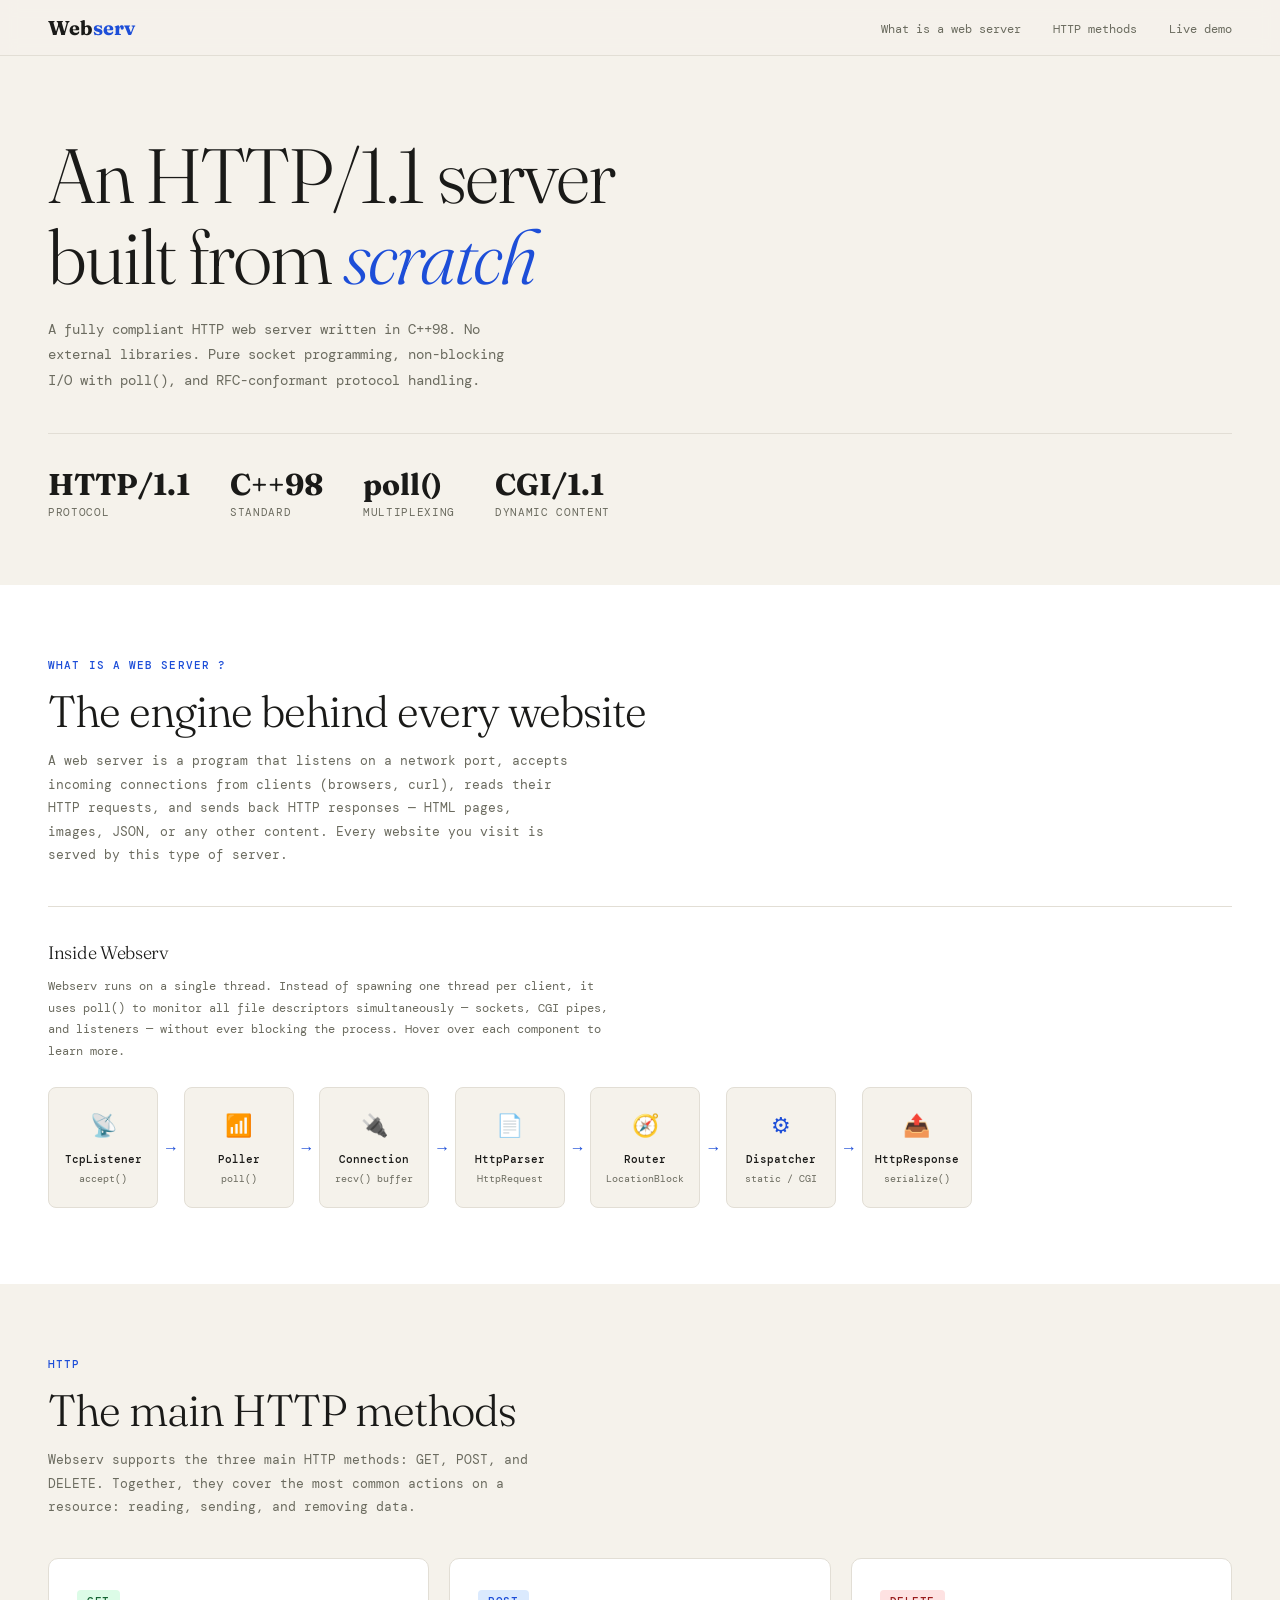
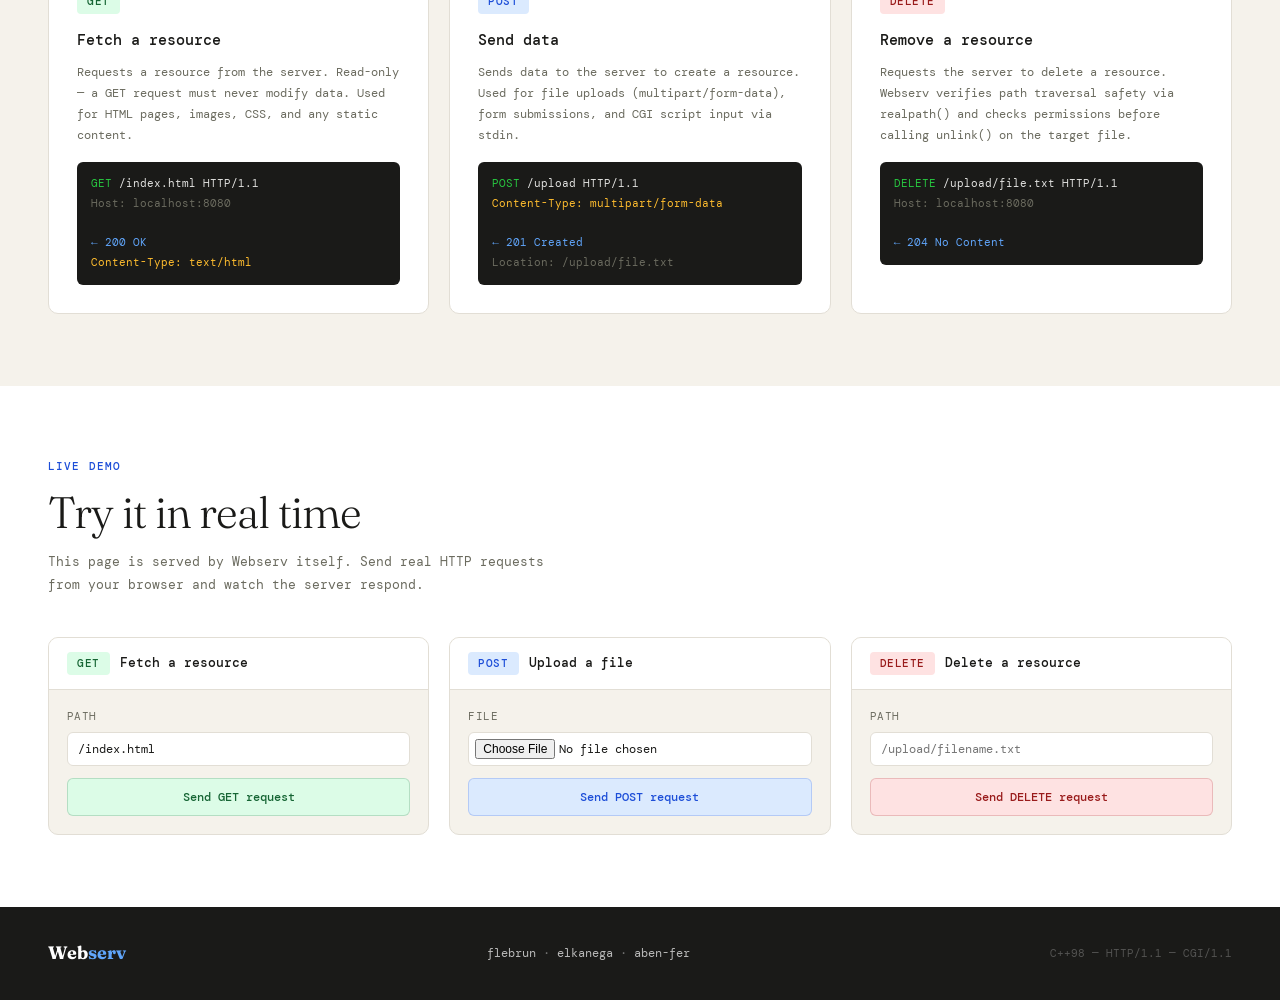
==== www/public/index.html @ 1c6556e4 "[feat/www] - Add project landing page (public/) - Split into index.html, style.css, script.js for cl" ====
<!DOCTYPE html>
<html lang="en">

<head>
	<meta charset="UTF-8">
	<meta name="viewport" content="width=device-width, initial-scale=1.0">
	<title>Webserv — HTTP/1.1 Server in C++98</title>
	<link rel="stylesheet" href="style.css">
</head>

<body>

	<nav>
		<a class="nav-logo" href="#">Web<span>serv</span></a>
		<ul class="nav-links">
			<li><a href="#what">What is a web server</a></li>
			<li><a href="#methods">HTTP methods</a></li>
			<li><a href="#demo">Live demo</a></li>
		</ul>
	</nav>

	<section class="hero">
		<h1>An HTTP/1.1 server<br>built from <em>scratch</em></h1>
		<p class="hero-sub">
			A fully compliant HTTP web server written in C++98.
			No external libraries. Pure socket programming,
			non-blocking I/O with poll(), and RFC-conformant protocol handling.
		</p>
		<div class="hero-stats">
			<div>
				<div class="stat-val">HTTP/1.1</div>
				<div class="stat-label">Protocol</div>
			</div>
			<div>
				<div class="stat-val">C++98</div>
				<div class="stat-label">Standard</div>
			</div>
			<div>
				<div class="stat-val">poll()</div>
				<div class="stat-label">Multiplexing</div>
			</div>
			<div>
				<div class="stat-val">CGI/1.1</div>
				<div class="stat-label">Dynamic content</div>
			</div>
		</div>
	</section>

	<section class="surface" id="what">
		<div class="section-tag">What is a web server ?</div>
		<h2 class="section-title">The engine behind every website</h2>
		<p class="section-sub">
			A web server is a program that listens on a network port, accepts
			incoming connections from clients (browsers, curl), reads their HTTP
			requests, and sends back HTTP responses &mdash; HTML pages, images, JSON,
			or any other content. Every website you visit is served by this type of server.
		</p>

		<div class="flow-section-label">Inside Webserv</div>
		<p class="flow-section-sub">
			Webserv runs on a single thread. Instead of spawning one thread per client,
			it uses poll() to monitor all file descriptors simultaneously &mdash;
			sockets, CGI pipes, and listeners &mdash; without ever blocking the process.
			Hover over each component to learn more.
		</p>

		<div class="flow">

			<div class="flow-node has-tooltip">
				<div class="flow-node-icon">&#128225;</div>
				<div class="flow-node-name">TcpListener</div>
				<div class="flow-node-sub">accept()</div>
				<div class="tooltip">
					Opens the server port via socket(), bind(), listen().
					Calls accept() for each new client and returns their fd.
				</div>
			</div>
			<div class="flow-arrow">&#8594;</div>

			<div class="flow-node has-tooltip">
				<div class="flow-node-icon">&#128246;</div>
				<div class="flow-node-name">Poller</div>
				<div class="flow-node-sub">poll()</div>
				<div class="tooltip">
					Watches all file descriptors simultaneously using poll().
					Never blocks — notifies when a fd is ready to read or write.
				</div>
			</div>
			<div class="flow-arrow">&#8594;</div>

			<div class="flow-node has-tooltip">
				<div class="flow-node-icon">&#128268;</div>
				<div class="flow-node-name">Connection</div>
				<div class="flow-node-sub">recv() buffer</div>
				<div class="tooltip">
					Stores the full state of one client: read buffer, write buffer,
					and current phase (reading, processing, writing, closing).
				</div>
			</div>
			<div class="flow-arrow">&#8594;</div>

			<div class="flow-node has-tooltip">
				<div class="flow-node-icon">&#128196;</div>
				<div class="flow-node-name">HttpParser</div>
				<div class="flow-node-sub">HttpRequest</div>
				<div class="tooltip">
					Parses raw bytes into a structured HttpRequest object.
					Handles partial recv() — data may arrive in multiple chunks.
				</div>
			</div>
			<div class="flow-arrow">&#8594;</div>

			<div class="flow-node has-tooltip">
				<div class="flow-node-icon">&#129517;</div>
				<div class="flow-node-name">Router</div>
				<div class="flow-node-sub">LocationBlock</div>
				<div class="tooltip">
					Matches the request URI to the best LocationBlock using
					Longest Prefix Matching from the server configuration.
				</div>
			</div>
			<div class="flow-arrow">&#8594;</div>

			<div class="flow-node has-tooltip">
				<div class="flow-node-icon">&#9881;</div>
				<div class="flow-node-name">Dispatcher</div>
				<div class="flow-node-sub">static / CGI</div>
				<div class="tooltip">
					Identifies the resource type (static file, directory, CGI script)
					and dispatches to the appropriate handler.
				</div>
			</div>
			<div class="flow-arrow">&#8594;</div>

			<div class="flow-node has-tooltip">
				<div class="flow-node-icon">&#128228;</div>
				<div class="flow-node-name">HttpResponse</div>
				<div class="flow-node-sub">serialize()</div>
				<div class="tooltip">
					Assembles the final HTTP response and serializes it into
					raw bytes ready to be sent back to the client via send().
				</div>
			</div>

		</div>
	</section>

	<section id="methods">
		<div class="section-tag">HTTP</div>
		<h2 class="section-title">The main HTTP methods</h2>
		<p class="section-sub">
			Webserv supports the three main HTTP methods: GET, POST, and DELETE.
			Together, they cover the most common actions on a resource: reading,
			sending, and removing data.
		</p>
		<div class="methods-grid">
			<div class="method-card">
				<span class="method-badge badge-get">GET</span>
				<div class="method-title">Fetch a resource</div>
				<div class="method-desc">
					Requests a resource from the server. Read-only — a GET request
					must never modify data. Used for HTML pages, images, CSS, and
					any static content.
				</div>
				<div class="code-block">
					<span class="c-green">GET</span> /index.html HTTP/1.1<br>
					<span class="c-muted">Host: localhost:8080</span><br>
					<br>
					<span class="c-blue">&larr; 200 OK</span><br>
					<span class="c-yellow">Content-Type: text/html</span>
				</div>
			</div>
			<div class="method-card">
				<span class="method-badge badge-post">POST</span>
				<div class="method-title">Send data</div>
				<div class="method-desc">
					Sends data to the server to create a resource. Used for file
					uploads (multipart/form-data), form submissions, and CGI script
					input via stdin.
				</div>
				<div class="code-block">
					<span class="c-green">POST</span> /upload HTTP/1.1<br>
					<span class="c-yellow">Content-Type: multipart/form-data</span><br>
					<br>
					<span class="c-blue">&larr; 201 Created</span><br>
					<span class="c-muted">Location: /upload/file.txt</span>
				</div>
			</div>
			<div class="method-card">
				<span class="method-badge badge-delete">DELETE</span>
				<div class="method-title">Remove a resource</div>
				<div class="method-desc">
					Requests the server to delete a resource. Webserv verifies
					path traversal safety via realpath() and checks permissions
					before calling unlink() on the target file.
				</div>
				<div class="code-block">
					<span class="c-green">DELETE</span> /upload/file.txt HTTP/1.1<br>
					<span class="c-muted">Host: localhost:8080</span><br>
					<br>
					<span class="c-blue">&larr; 204 No Content</span>
				</div>
			</div>
		</div>
	</section>

	<section class="surface" id="demo">
		<div class="section-tag">Live demo</div>
		<h2 class="section-title">Try it in real time</h2>
		<p class="section-sub">
			This page is served by Webserv itself. Send real HTTP requests
			from your browser and watch the server respond.
		</p>
		<div class="demo-grid">
			<div class="demo-panel">
				<div class="demo-panel-head">
					<span class="method-badge badge-get" style="margin:0">GET</span>
					<span class="demo-panel-title">Fetch a resource</span>
				</div>
				<div class="demo-panel-body">
					<label class="field-label">Path</label>
					<input type="text" class="field-input" id="get-path" value="/index.html">
					<button class="demo-btn btn-get" id="get-btn" onclick="sendGet()">Send GET request</button>
					<div class="demo-response" id="get-response"></div>
				</div>
			</div>
			<div class="demo-panel">
				<div class="demo-panel-head">
					<span class="method-badge badge-post" style="margin:0">POST</span>
					<span class="demo-panel-title">Upload a file</span>
				</div>
				<div class="demo-panel-body">
					<label class="field-label">File</label>
					<input type="file" class="field-input" id="post-file" style="padding:6px">
					<button class="demo-btn btn-post" id="post-btn" onclick="sendPost()">Send POST request</button>
					<div class="demo-response" id="post-response"></div>
				</div>
			</div>
			<div class="demo-panel">
				<div class="demo-panel-head">
					<span class="method-badge badge-delete" style="margin:0">DELETE</span>
					<span class="demo-panel-title">Delete a resource</span>
				</div>
				<div class="demo-panel-body">
					<label class="field-label">Path</label>
					<input type="text" class="field-input" id="del-path" placeholder="/upload/filename.txt">
					<button class="demo-btn btn-delete" id="del-btn" onclick="sendDelete()">Send DELETE request</button>
					<div class="demo-response" id="del-response"></div>
				</div>
			</div>
		</div>
	</section>

	<footer>
		<div class="footer-logo">Web<span>serv</span></div>
		<div class="footer-team">
			<span>flebrun</span> &middot; <span>elkanega</span> &middot; <span>aben-fer</span>
		</div>
		<div class="footer-copy"> C++98 &mdash; HTTP/1.1 &mdash; CGI/1.1</div>
	</footer>

	<script src="script.js"></script>

</body>

</html>
---- www/public/style.css ----
@import url('https://fonts.googleapis.com/css2?family=DM+Mono:wght@400;500&family=Fraunces:ital,wght@0,300;0,700;1,300&display=swap');

*,
*::before,
*::after {
	box-sizing: border-box;
	margin: 0;
	padding: 0;
}

:root {
	--bg: #f5f2eb;
	--surface: #ffffff;
	--ink: #1a1a18;
	--muted: #6b6b5f;
	--accent: #1d4ed8;
	--accent-lt: #dbeafe;
	--border: #e2ded5;
	--mono: 'DM Mono', monospace;
	--serif: 'Fraunces', Georgia, serif;
}

html {
	scroll-behavior: smooth;
}

body {
	font-family: var(--mono);
	background: var(--bg);
	color: var(--ink);
	line-height: 1.6;
}

/* NAV */
nav {
	position: sticky;
	top: 0;
	z-index: 100;
	display: flex;
	align-items: center;
	justify-content: space-between;
	padding: 0 48px;
	height: 56px;
	background: rgba(245, 242, 235, 0.93);
	backdrop-filter: blur(8px);
	border-bottom: 1px solid var(--border);
}

.nav-logo {
	font-family: var(--serif);
	font-size: 20px;
	font-weight: 700;
	color: var(--ink);
	text-decoration: none;
}

.nav-logo span {
	color: var(--accent);
}

.nav-links {
	display: flex;
	gap: 32px;
	list-style: none;
}

.nav-links a {
	font-size: 12px;
	color: var(--muted);
	text-decoration: none;
	transition: color 0.2s;
}

.nav-links a:hover {
	color: var(--ink);
}

/* HERO */
.hero {
	padding: 80px 48px 64px;
}

.hero h1 {
	font-family: var(--serif);
	font-size: clamp(48px, 6vw, 80px);
	font-weight: 300;
	letter-spacing: -2px;
	line-height: 1.05;
	margin-bottom: 20px;
}

.hero h1 em {
	font-style: italic;
	color: var(--accent);
}

.hero-sub {
	font-size: 14px;
	color: var(--muted);
	max-width: 480px;
	margin-bottom: 40px;
	line-height: 1.8;
}

.hero-stats {
	display: flex;
	gap: 40px;
	padding-top: 36px;
	border-top: 1px solid var(--border);
	flex-wrap: wrap;
}

.stat-val {
	font-family: var(--serif);
	font-size: 30px;
	font-weight: 700;
	line-height: 1;
}

.stat-label {
	font-size: 11px;
	color: var(--muted);
	letter-spacing: 0.06em;
	text-transform: uppercase;
	margin-top: 4px;
}

/* SECTIONS */
section {
	padding: 72px 48px;
}

section.surface {
	background: var(--surface);
}

.section-tag {
	font-size: 11px;
	letter-spacing: 0.1em;
	text-transform: uppercase;
	color: var(--accent);
	margin-bottom: 12px;
	font-weight: 500;
}

.section-title {
	font-family: var(--serif);
	font-size: clamp(28px, 3.5vw, 44px);
	font-weight: 300;
	letter-spacing: -1px;
	line-height: 1.1;
	margin-bottom: 14px;
}

.section-sub {
	font-size: 13px;
	color: var(--muted);
	max-width: 520px;
	line-height: 1.8;
	margin-bottom: 40px;
}

/* FLOW */
.flow {
	display: flex;
	align-items: center;
	overflow-x: auto;
	gap: 0;
	padding-bottom: 4px;
	overflow: visible;
}

.flow-node {
	display: flex;
	flex-direction: column;
	align-items: center;
	text-align: center;
	min-width: 110px;
	padding: 20px 12px;
	background: var(--bg);
	border: 1px solid var(--border);
	border-radius: 8px;
	flex-shrink: 0;
	transition: border-color 0.2s, transform 0.2s;
}

.flow-node-icon {
	font-size: 22px;
	color: var(--accent);
	margin-bottom: 8px;
}

.flow-node-name {
	font-size: 11px;
	font-weight: 500;
	color: var(--ink);
}

.flow-node-sub {
	font-size: 10px;
	color: var(--muted);
	margin-top: 3px;
}

.flow-arrow {
	color: var(--accent);
	font-size: 16px;
	padding: 0 8px;
	flex-shrink: 0;
}

/* FLOW SECTION LABEL */
.flow-section-label {
	font-family: var(--serif);
	font-size: 18px;
	font-weight: 300;
	letter-spacing: -0.3px;
	color: var(--ink);
	margin-bottom: 8px;
	margin-top: 40px;
	padding-top: 32px;
	border-top: 1px solid var(--border);
}

.flow-section-sub {
	font-size: 12px;
	color: var(--muted);
	max-width: 560px;
	line-height: 1.8;
	margin-bottom: 24px;
}

/* TOOLTIPS */
.has-tooltip {
	position: relative;
	cursor: default;
}

.has-tooltip:hover {
	border-color: var(--accent);
	transform: translateY(-2px);
}

.tooltip {
	display: none;
	position: absolute;
	bottom: calc(100% + 12px);
	left: 50%;
	transform: translateX(-50%);
	width: 220px;
	background: var(--ink);
	color: rgba(255, 255, 255, 0.85);
	font-size: 11px;
	line-height: 1.7;
	padding: 10px 13px;
	border-radius: 8px;
	z-index: 50;
	pointer-events: none;
	text-align: left;
	box-shadow: 0 4px 16px rgba(0, 0, 0, 0.18);
}

.tooltip::after {
	content: '';
	position: absolute;
	top: 100%;
	left: 50%;
	transform: translateX(-50%);
	border: 5px solid transparent;
	border-top-color: var(--ink);
}

.has-tooltip:hover .tooltip {
	display: block;
}

/* METHODS */
.methods-grid {
	display: grid;
	grid-template-columns: repeat(3, 1fr);
	gap: 20px;
}

.method-card {
	background: var(--surface);
	border: 1px solid var(--border);
	border-radius: 10px;
	padding: 28px;
	transition: border-color 0.2s, transform 0.2s;
}

.method-card:hover {
	border-color: rgba(29, 78, 216, 0.3);
	transform: translateY(-2px);
}

.method-badge {
	display: inline-block;
	font-size: 11px;
	font-weight: 500;
	padding: 3px 10px;
	border-radius: 4px;
	margin-bottom: 14px;
	letter-spacing: 0.05em;
}

.badge-get {
	background: #dcfce7;
	color: #166534;
}

.badge-post {
	background: var(--accent-lt);
	color: var(--accent);
}

.badge-delete {
	background: #fee2e2;
	color: #991b1b;
}

.method-title {
	font-size: 15px;
	font-weight: 500;
	margin-bottom: 10px;
}

.method-desc {
	font-size: 12px;
	color: var(--muted);
	line-height: 1.75;
	margin-bottom: 16px;
}

.code-block {
	background: #1a1a18;
	border-radius: 6px;
	padding: 12px 14px;
	font-size: 11px;
	color: #e2e2e0;
	font-family: var(--mono);
	line-height: 1.8;
}

.code-block .c-green {
	color: #28c840;
}

.code-block .c-blue {
	color: #60a5fa;
}

.code-block .c-yellow {
	color: #febc2e;
}

.code-block .c-muted {
	color: #6b6b5f;
}

/* DEMO */
.demo-grid {
	display: grid;
	grid-template-columns: repeat(3, 1fr);
	gap: 20px;
}

.demo-panel {
	background: var(--bg);
	border: 1px solid var(--border);
	border-radius: 10px;
	overflow: hidden;
}

.demo-panel-head {
	display: flex;
	align-items: center;
	gap: 10px;
	padding: 14px 18px;
	border-bottom: 1px solid var(--border);
	background: var(--surface);
}

.demo-panel-title {
	font-size: 13px;
	font-weight: 500;
}

.demo-panel-body {
	padding: 18px;
}

.field-label {
	display: block;
	font-size: 11px;
	color: var(--muted);
	letter-spacing: 0.04em;
	text-transform: uppercase;
	margin-bottom: 6px;
}

.field-input {
	width: 100%;
	font-family: var(--mono);
	font-size: 12px;
	padding: 8px 10px;
	border: 1px solid var(--border);
	border-radius: 6px;
	background: var(--surface);
	color: var(--ink);
	margin-bottom: 12px;
	outline: none;
	transition: border-color 0.2s;
}

.field-input:focus {
	border-color: var(--accent);
}

.demo-btn {
	width: 100%;
	padding: 10px;
	border-radius: 6px;
	font-family: var(--mono);
	font-size: 12px;
	font-weight: 500;
	cursor: pointer;
	border: 1px solid;
	transition: all 0.15s;
}

.demo-btn:hover {
	opacity: 0.85;
}

.btn-get {
	background: #dcfce7;
	color: #166534;
	border-color: rgba(22, 101, 52, 0.2);
}

.btn-post {
	background: var(--accent-lt);
	color: var(--accent);
	border-color: rgba(29, 78, 216, 0.2);
}

.btn-delete {
	background: #fee2e2;
	color: #991b1b;
	border-color: rgba(153, 27, 27, 0.2);
}

.demo-response {
	display: none;
	margin-top: 12px;
	background: #1a1a18;
	border-radius: 6px;
	padding: 10px 14px;
	font-size: 11px;
	color: #6b6b5f;
	font-family: var(--mono);
	line-height: 1.8;
	white-space: pre-wrap;
	word-break: break-all;
}

.demo-response.visible {
	display: block;
}

.demo-response .r-ok {
	color: #28c840;
}

.demo-response .r-err {
	color: #ff5f57;
}

.demo-response .r-info {
	color: #60a5fa;
}

/* FOOTER */
footer {
	background: var(--ink);
	padding: 32px 48px;
	display: flex;
	align-items: center;
	justify-content: space-between;
	flex-wrap: wrap;
	gap: 16px;
}

.footer-logo {
	font-family: var(--serif);
	font-size: 18px;
	font-weight: 700;
	color: #fff;
}

.footer-logo span {
	color: #60a5fa;
}

.footer-team {
	font-size: 12px;
	color: rgba(255, 255, 255, 0.4);
}

.footer-team span {
	color: rgba(255, 255, 255, 0.7);
}

.footer-copy {
	font-size: 11px;
	color: rgba(255, 255, 255, 0.25);
}

/* RESPONSIVE */
@media (max-width: 768px) {
	nav {
		padding: 0 24px;
	}

	.nav-links {
		display: none;
	}

	.hero {
		padding: 80px 24px 48px;
	}

	section {
		padding: 48px 24px;
	}

	.methods-grid {
		grid-template-columns: 1fr;
	}

	.demo-grid {
		grid-template-columns: 1fr;
	}

	footer {
		padding: 24px;
		flex-direction: column;
		text-align: center;
	}
}
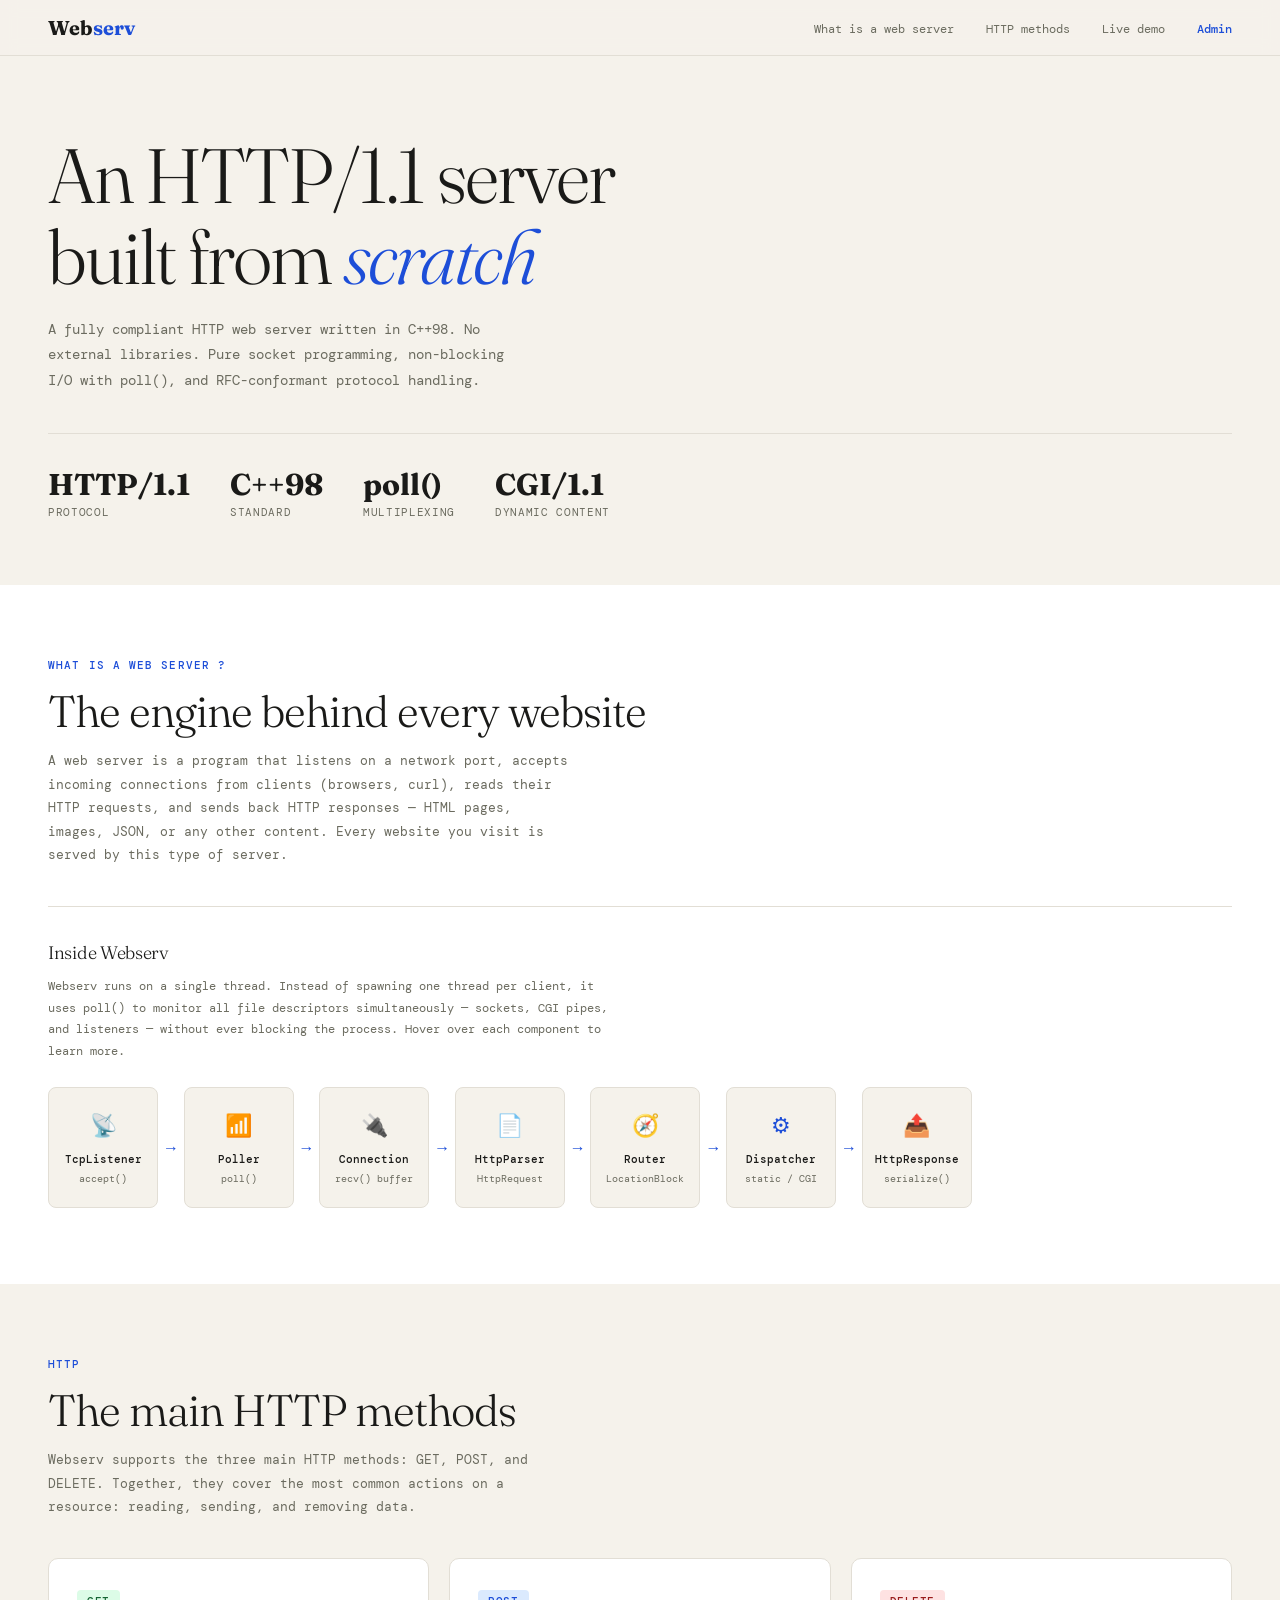
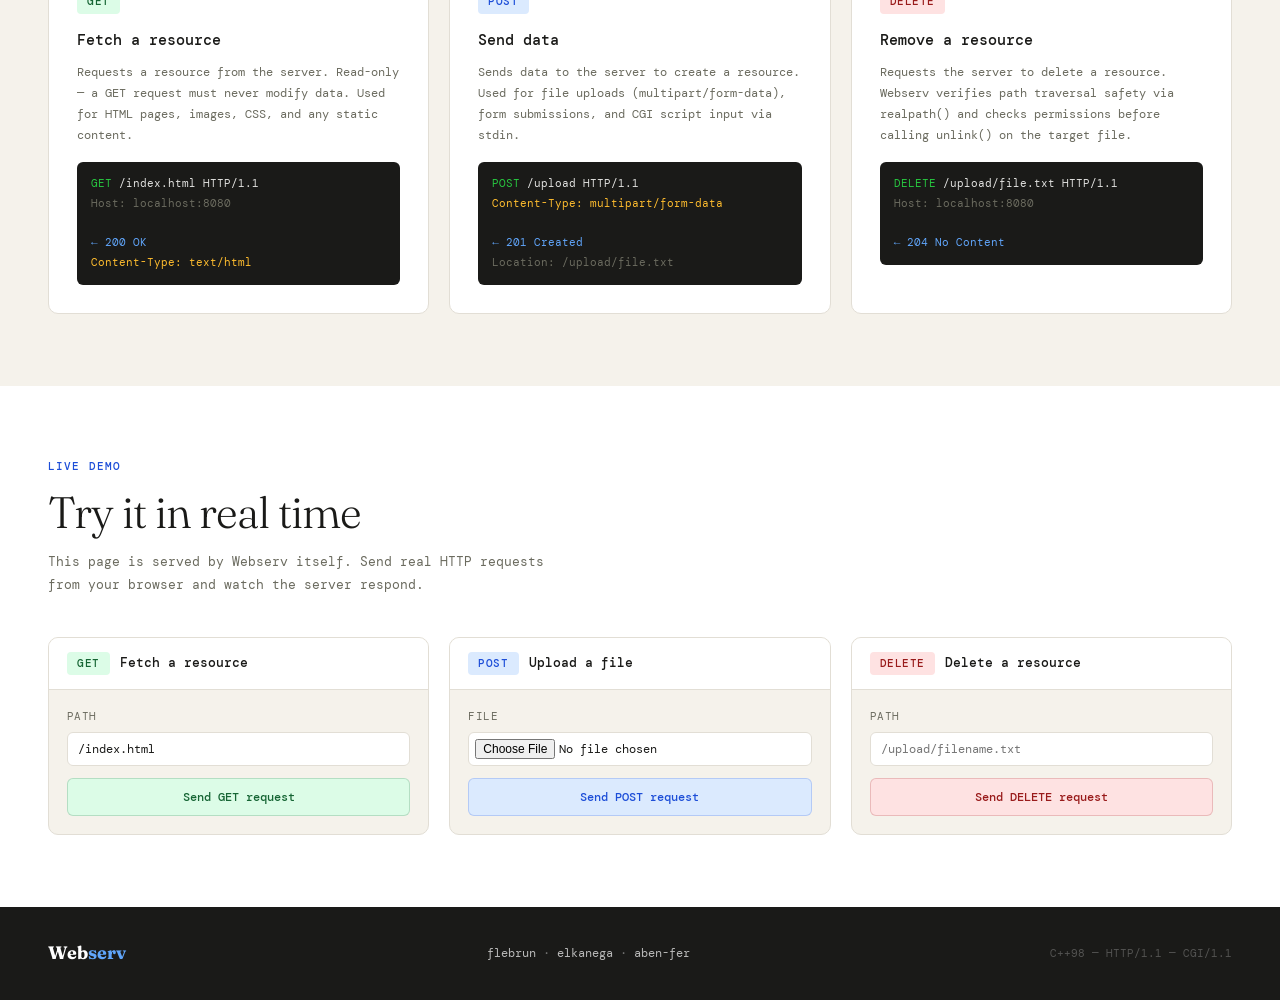
==== commit 86c06d46: "[feat/auth] - Implement CGI session management and admin UI - Add inline login modal and admin dashb" ====
--- a/www/public/index.html
+++ b/www/public/index.html
@@ -16,6 +16,8 @@
 			<li><a href="#what">What is a web server</a></li>
 			<li><a href="#methods">HTTP methods</a></li>
 			<li><a href="#demo">Live demo</a></li>
+			<li><a href="#" class="nav-admin-link" onclick="openLoginModal(event)">Admin</a></li>
+			</li>
 		</ul>
 	</nav>
 
@@ -259,6 +261,33 @@
 		<div class="footer-copy"> C++98 &mdash; HTTP/1.1 &mdash; CGI/1.1</div>
 	</footer>
 
+	<div class="modal-overlay" id="login-modal" onclick="closeLoginModal()">
+		<div class="login-card" onclick="event.stopPropagation()">
+			<button class="close-modal-btn" onclick="closeLoginModal()">&times;</button>
+			<div class="login-logo">Web<span>serv</span><small>admin</small></div>
+			<div class="login-sub">Sign in to access the dashboard</div>
+
+			<div class="login-error" id="login-error-msg">
+				Invalid username or password.
+			</div>
+
+			<form method="POST" action="/cgi-bin/login.py">
+				<label class="login-label">Username</label>
+				<input class="login-input" type="text" name="username" value="admin" required autocomplete="username">
+
+				<label class="login-label">Password</label>
+				<input class="login-input" type="password" name="password" value="webserv42" required
+					autocomplete="current-password">
+
+				<button class="login-btn" type="submit">Sign in</button>
+			</form>
+
+			<div class="login-hint">
+				To test the session management, just click "Sign in" with the pre-filled credentials.
+			</div>
+		</div>
+	</div>
+
 	<script src="script.js"></script>
 
 </body>
--- a/www/public/style.css
+++ b/www/public/style.css
@@ -1,4 +1,4 @@
-@import url('https://fonts.googleapis.com/css2?family=DM+Mono:wght@400;500&family=Fraunces:ital,wght@0,300;0,700;1,300&display=swap');
+@import url('https://fonts.googleapis.com/css2?family=DM+Mono:wght=400;500&family=Fraunces:ital,wght=0,300;0,700;1,300&display=swap');
 
 *,
 *::before,
@@ -18,6 +18,14 @@
 	--border: #e2ded5;
 	--mono: 'DM Mono', monospace;
 	--serif: 'Fraunces', Georgia, serif;
+
+	--log-bg: #1a1a18;
+	--log-text: #e2e2e0;
+	--log-dim: #a3a3a3;
+	--log-green: #28c840;
+	--log-blue: #60a5fa;
+	--log-red: #ff5f57;
+	--log-yellow: #febc2e;
 }
 
 html {
@@ -52,6 +60,8 @@
 	font-weight: 700;
 	color: var(--ink);
 	text-decoration: none;
+	display: inline-flex;
+	align-items: baseline;
 }
 
 .nav-logo span {
@@ -73,6 +83,15 @@
 
 .nav-links a:hover {
 	color: var(--ink);
+}
+
+.nav-links .nav-admin-link {
+	color: var(--accent);
+	font-weight: 500;
+}
+
+.nav-links .nav-admin-link:hover {
+	color: var(--log-red);
 }
 
 /* HERO */
@@ -454,11 +473,11 @@
 .demo-response {
 	display: none;
 	margin-top: 12px;
-	background: #1a1a18;
+	background: var(--log-bg);
 	border-radius: 6px;
-	padding: 10px 14px;
-	font-size: 11px;
-	color: #6b6b5f;
+	padding: 14px;
+	font-size: 11px;
+	color: var(--log-text);
 	font-family: var(--mono);
 	line-height: 1.8;
 	white-space: pre-wrap;
@@ -470,15 +489,17 @@
 }
 
 .demo-response .r-ok {
-	color: #28c840;
+	color: var(--log-green);
+	font-weight: 500;
 }
 
 .demo-response .r-err {
-	color: #ff5f57;
+	color: var(--log-red);
+	font-weight: 500;
 }
 
 .demo-response .r-info {
-	color: #60a5fa;
+	color: var(--log-blue);
 }
 
 /* FOOTER */
@@ -496,11 +517,11 @@
 	font-family: var(--serif);
 	font-size: 18px;
 	font-weight: 700;
-	color: #fff;
+	color: var(--surface);
 }
 
 .footer-logo span {
-	color: #60a5fa;
+	color: var(--log-blue);
 }
 
 .footer-team {
@@ -515,6 +536,155 @@
 .footer-copy {
 	font-size: 11px;
 	color: rgba(255, 255, 255, 0.25);
+}
+
+/* MODAL */
+.modal-overlay {
+	position: fixed;
+	top: 0;
+	left: 0;
+	width: 100%;
+	height: 100%;
+	background: rgba(26, 26, 24, 0.4);
+	backdrop-filter: blur(4px);
+	z-index: 1000;
+	display: none;
+	align-items: center;
+	justify-content: center;
+	opacity: 0;
+	transition: opacity 0.2s ease;
+}
+
+.modal-overlay.show {
+	display: flex;
+	opacity: 1;
+}
+
+.login-card {
+	background: var(--surface);
+	border: 1px solid var(--border);
+	border-radius: 12px;
+	padding: 36px 40px;
+	width: 100%;
+	max-width: 360px;
+	position: relative;
+	box-shadow: 0 10px 30px rgba(0, 0, 0, 0.08);
+}
+
+.close-modal-btn {
+	position: absolute;
+	top: 14px;
+	right: 18px;
+	background: none;
+	border: none;
+	font-size: 22px;
+	color: var(--muted);
+	cursor: pointer;
+}
+
+.close-modal-btn:hover {
+	color: var(--ink);
+}
+
+.login-logo {
+	font-family: var(--serif);
+	font-size: 24px;
+	font-weight: 700;
+	margin-bottom: 2px;
+}
+
+.login-logo span {
+	color: var(--accent);
+}
+
+.login-logo small {
+	font-family: var(--mono);
+	font-size: 11px;
+	font-weight: 400;
+	color: var(--muted);
+	margin-left: 4px;
+}
+
+.login-sub {
+	font-size: 11px;
+	color: var(--muted);
+	margin-bottom: 24px;
+}
+
+.login-label {
+	display: block;
+	font-size: 10px;
+	color: var(--muted);
+	letter-spacing: 0.04em;
+	text-transform: uppercase;
+	margin-bottom: 6px;
+}
+
+.login-input {
+	width: 100%;
+	font-family: var(--mono);
+	font-size: 13px;
+	padding: 10px 12px;
+	border: 1px solid var(--border);
+	border-radius: 6px;
+	background: var(--bg);
+	color: var(--ink);
+	margin-bottom: 16px;
+	outline: none;
+	transition: border-color 0.2s;
+	box-sizing: border-box;
+}
+
+.login-input:focus {
+	border-color: var(--accent);
+}
+
+.login-btn {
+	width: 100%;
+	padding: 11px;
+	background: var(--ink);
+	color: #fff;
+	border: none;
+	border-radius: 6px;
+	font-family: var(--mono);
+	font-size: 12px;
+	font-weight: 500;
+	cursor: pointer;
+	transition: background 0.2s;
+	margin-top: 4px;
+}
+
+.login-btn:hover {
+	background: #2d2d2a;
+}
+
+.login-error {
+	display: none;
+	font-size: 11px;
+	color: #991b1b;
+	background: #fee2e2;
+	border: 1px solid rgba(153, 27, 27, 0.2);
+	border-radius: 6px;
+	padding: 8px 12px;
+	margin-bottom: 16px;
+}
+
+.login-error.show {
+	display: block;
+}
+
+.login-hint {
+	margin-top: 20px;
+	padding-top: 16px;
+	border-top: 1px solid var(--border);
+	font-size: 10px;
+	color: var(--muted);
+}
+
+.login-hint code {
+	background: var(--bg);
+	padding: 2px 4px;
+	border-radius: 4px;
 }
 
 /* RESPONSIVE */
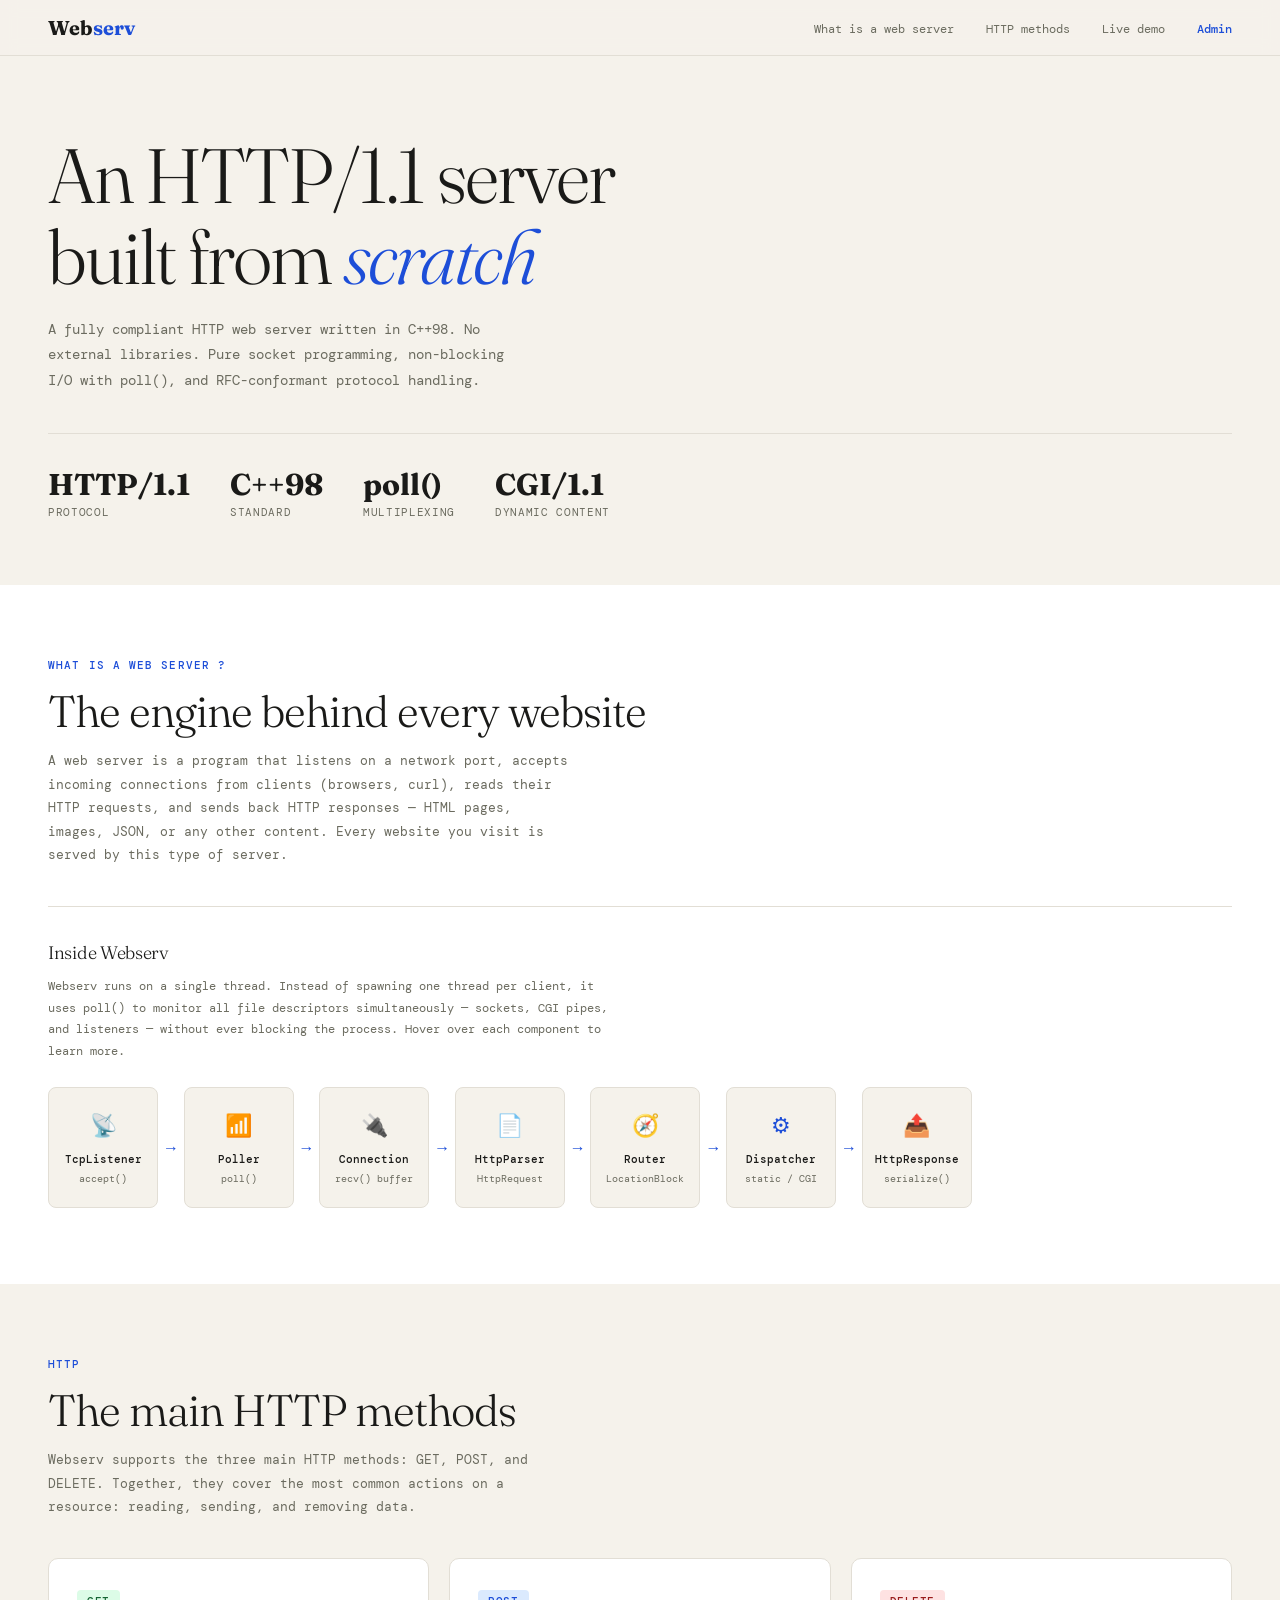
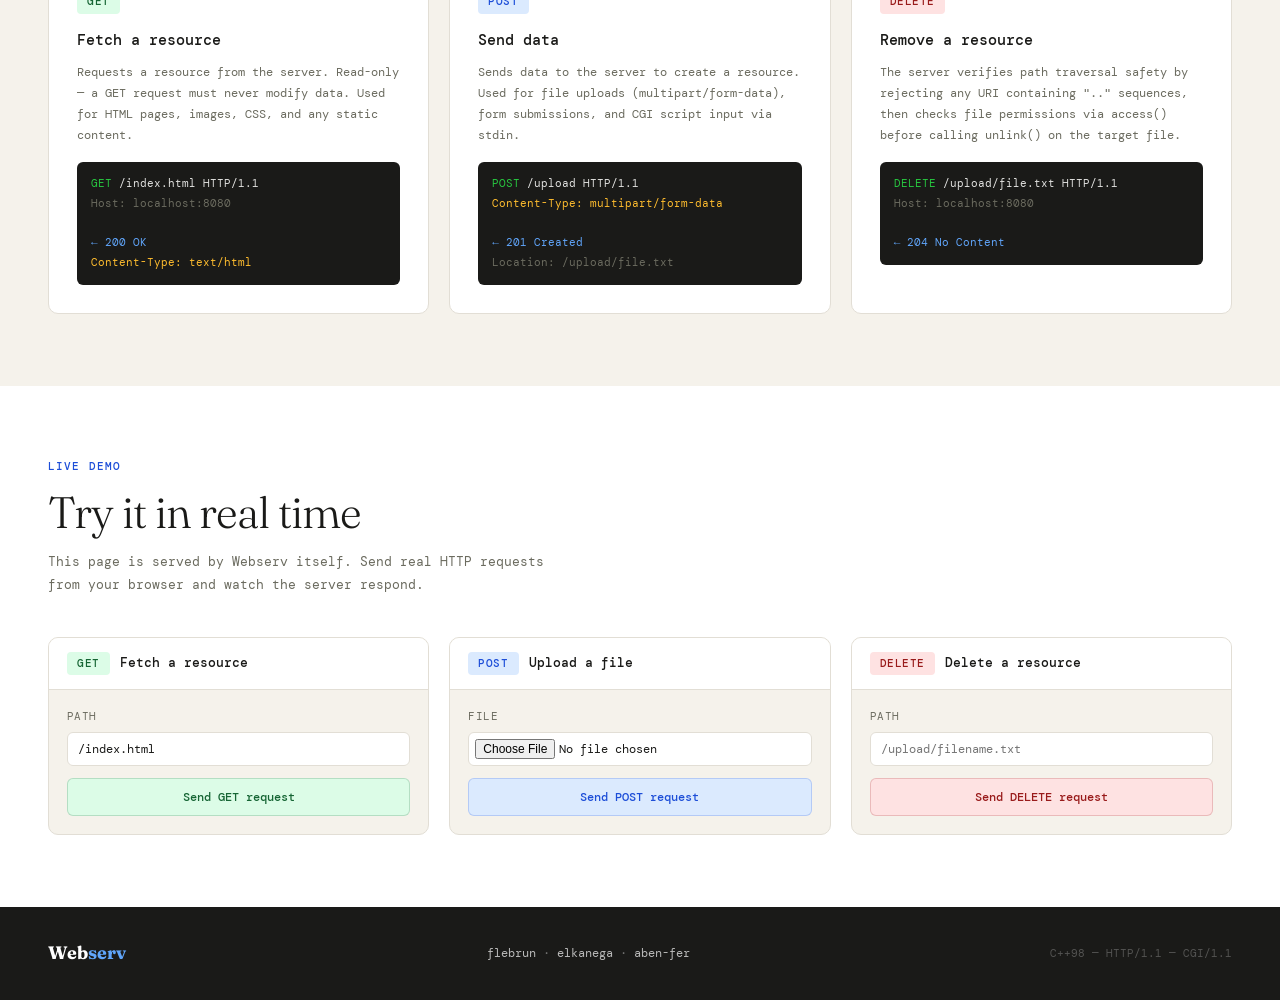
==== commit 85d2955b: "[feat/http] - Implement POST Upload and DELETE handlers - Add `upload_dir` directive to Config and L" ====
--- a/www/public/index.html
+++ b/www/public/index.html
@@ -192,9 +192,9 @@
 				<span class="method-badge badge-delete">DELETE</span>
 				<div class="method-title">Remove a resource</div>
 				<div class="method-desc">
-					Requests the server to delete a resource. Webserv verifies
-					path traversal safety via realpath() and checks permissions
-					before calling unlink() on the target file.
+					The server verifies path traversal safety by rejecting any URI containing ".."
+					sequences, then checks file permissions via access() before calling unlink()
+					on the target file.
 				</div>
 				<div class="code-block">
 					<span class="c-green">DELETE</span> /upload/file.txt HTTP/1.1<br>
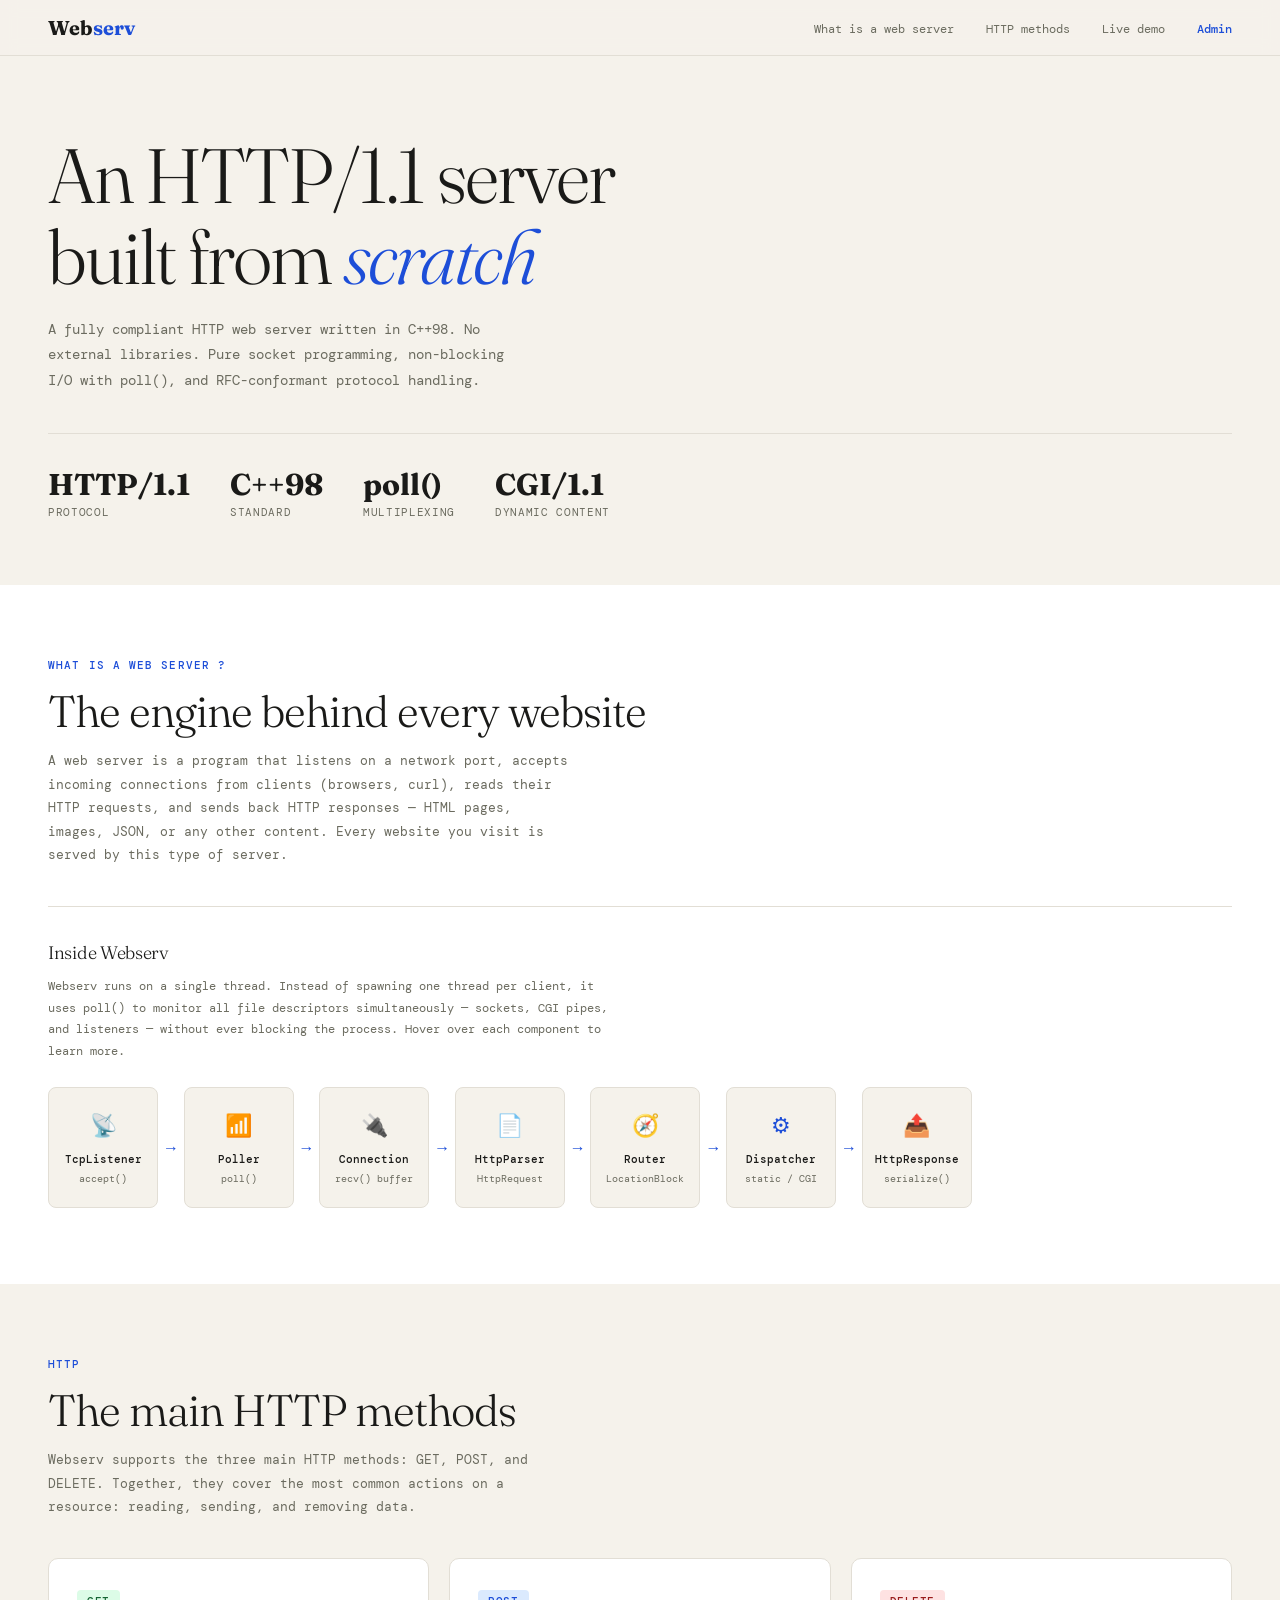
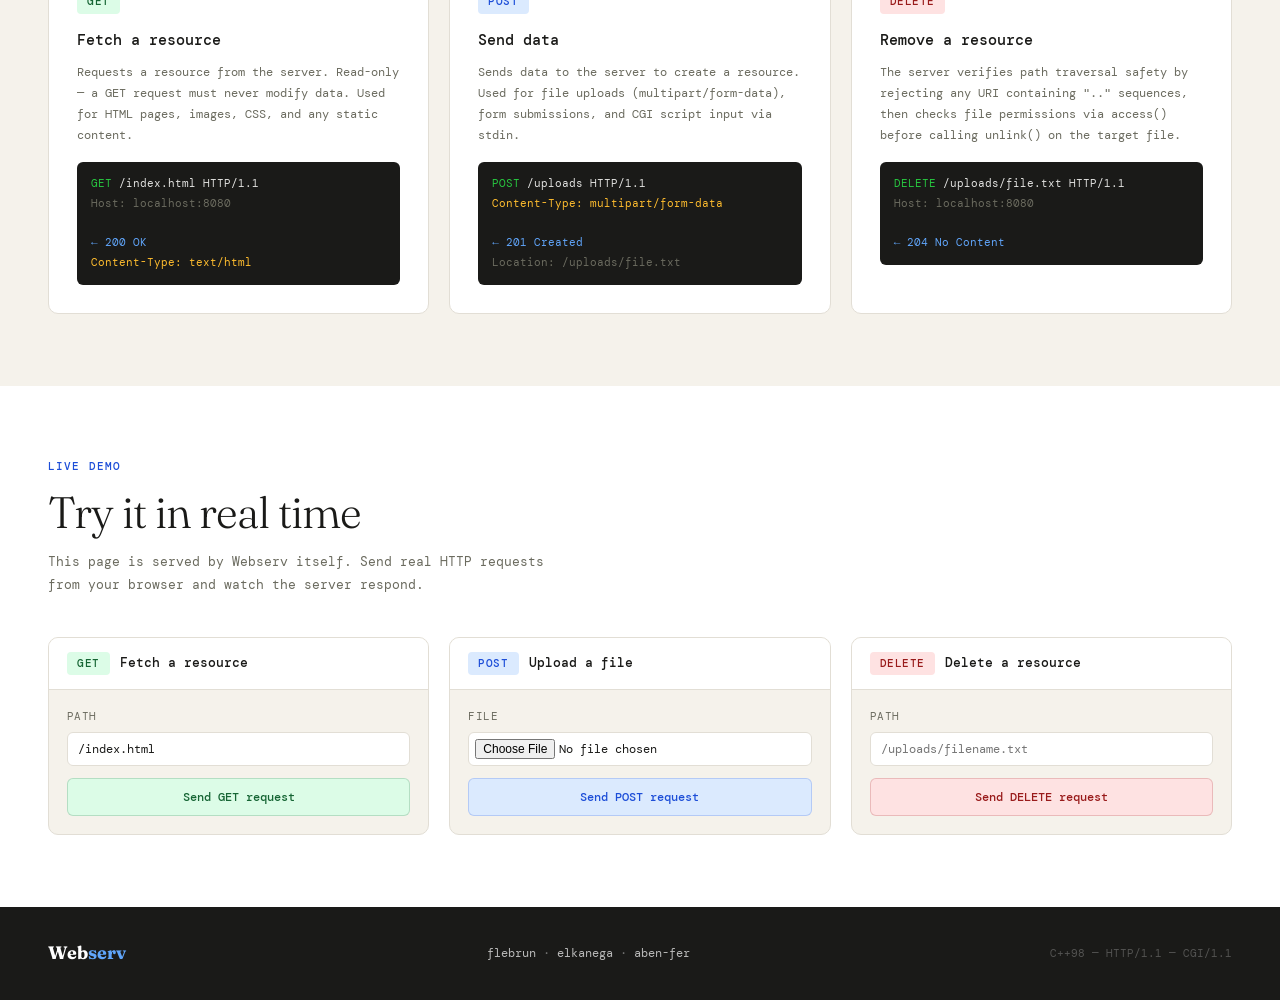
==== commit 882e6f16: "[feat/cgi] - CGI subprocess pipes integration" ====
--- a/www/public/index.html
+++ b/www/public/index.html
@@ -181,11 +181,11 @@
 					input via stdin.
 				</div>
 				<div class="code-block">
-					<span class="c-green">POST</span> /upload HTTP/1.1<br>
+					<span class="c-green">POST</span> /uploads HTTP/1.1<br>
 					<span class="c-yellow">Content-Type: multipart/form-data</span><br>
 					<br>
 					<span class="c-blue">&larr; 201 Created</span><br>
-					<span class="c-muted">Location: /upload/file.txt</span>
+					<span class="c-muted">Location: /uploads/file.txt</span>
 				</div>
 			</div>
 			<div class="method-card">
@@ -197,7 +197,7 @@
 					on the target file.
 				</div>
 				<div class="code-block">
-					<span class="c-green">DELETE</span> /upload/file.txt HTTP/1.1<br>
+					<span class="c-green">DELETE</span> /uploads/file.txt HTTP/1.1<br>
 					<span class="c-muted">Host: localhost:8080</span><br>
 					<br>
 					<span class="c-blue">&larr; 204 No Content</span>
@@ -245,7 +245,7 @@
 				</div>
 				<div class="demo-panel-body">
 					<label class="field-label">Path</label>
-					<input type="text" class="field-input" id="del-path" placeholder="/upload/filename.txt">
+					<input type="text" class="field-input" id="del-path" placeholder="/uploads/filename.txt">
 					<button class="demo-btn btn-delete" id="del-btn" onclick="sendDelete()">Send DELETE request</button>
 					<div class="demo-response" id="del-response"></div>
 				</div>
